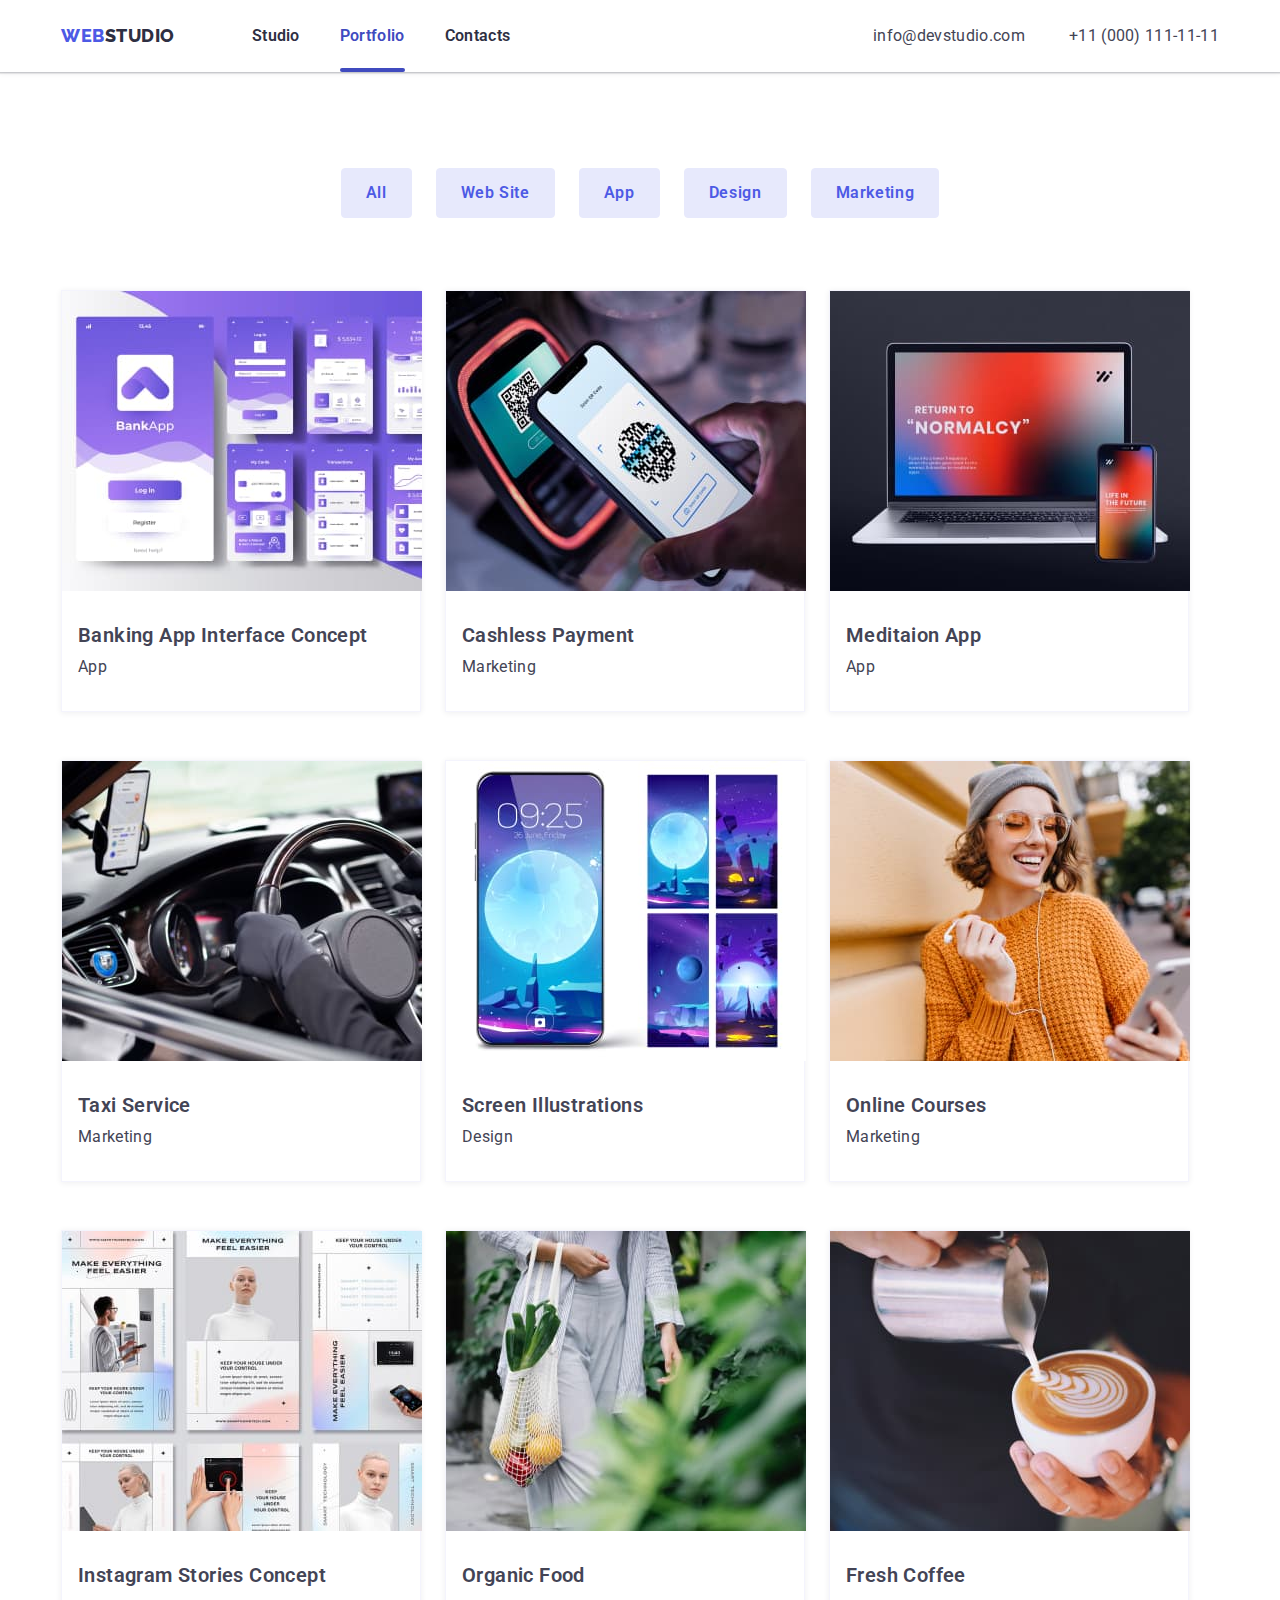
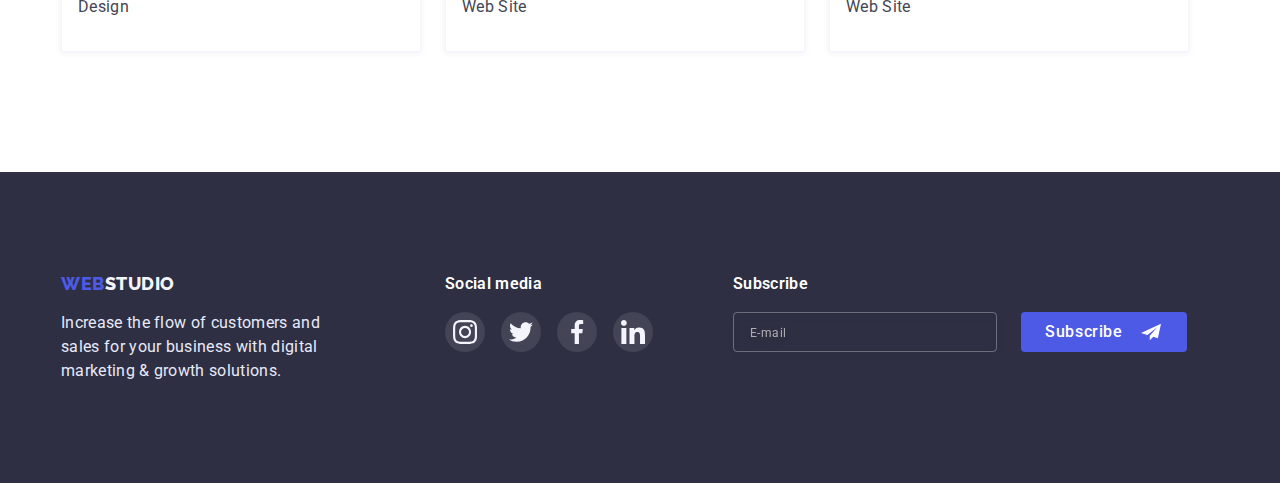
==== portfolio.html @ ce139c0b "Initial commit" ====
<!DOCTYPE html>
<html lang="en">
<head>
    <meta charset="UTF-8">
    <meta http-equiv="X-UA-Compatible" content="IE=edge">
    <meta name="viewport" content="width=device-width, initial-scale=1.0">
    <title>Portfolio</title>
    <link rel="preconnect" href="https://fonts.googleapis.com">
    <link rel="preconnect" href="https://fonts.gstatic.com" crossorigin>
    <link href="https://fonts.googleapis.com/css2?family=Raleway:wght@700&family=Roboto:wght@400;500;700;900&display=swap" rel="stylesheet">
    <link rel="stylesheet" href="https://cdnjs.cloudflare.com/ajax/libs/modern-normalize/1.1.0/modern-normalize.min.css" >
    <link rel="stylesheet" href="./css/style.css">
</head>
<body class="body">
    <!-- header -->
   
    <header class="header">
        <div class="container header-box">
         <a class="logo" href="./index.html">
          WEB
          <span class="studio-logo">STUDIO</span>
         </a>
    
         <nav class="navigation">
          <ul class="list navigation-list">
            <li class="navigation-item"> <a class="navigation-link" href="./index.html">Studio</a> </li>
            <li class="navigation-item"> <a class="navigation-link emphasis" href="./portfolio.html">Portfolio</a> </li>
            <li class="navigation-item"> <a class="navigation-link" href="#">Contacts</a> </li>
          </ul>
         </nav>
    
         <ul class="list address-list">
         <a class="address" href="mailto:info@devstudio.com">info@devstudio.com</a>
         <a class="address" href="tel:+110001111111">+11 (000) 111-11-11</a>
         </ul>
        </div>
        </header>
        

       <!-- Main content -->
       <main>
        <section class="section main-section">
          
            <div class="portfolio-container container">
                  <!-- Button Section  -->
            <h1 hidden>Portfolio</h1>
            
            <ul class="list filter-list">
                <li class="filter-item">
                    <button class="filter-btn" type="button">All</button>
                </li>
                <li class="filter-item">
                    <button class="filter-btn" type="button">Web Site</button>
                </li>
                <li class="filter-item">
                    <button class="filter-btn" type="button">App</button>
                </li>
                <li class="filter-item">
                    <button class="filter-btn" type="button">Design</button>
                </li>
                <li class="filter-item">
                    <button class="filter-btn" type="button">Marketing</button>
                </li>
            </ul>
            
        
            <ul class="list card-list">
              
                <li class="card-item">
                  <a class="card-link" href="">
                    <div class="card-photo">
                      <img src="./images/2pageimg1.jpg" alt="mobile app" width="360" height="300">
                      <div class="card-overlay">
                        <p class="card-info">14 Stylish and User-Friendly App Design Concepts · Task Manager App · Calorie Tracker App · Exotic Fruit Ecommerce App · Cloud Storage App</p>
                      </div>
                     
                    </div>
                    
                    <div class="project-name">
                    <h2 class="project-title card-title">Banking App Interface Concept</h2>
                    <p class="project-text card-text">App</p>
                </div>
                  </a>
                    
                </li>

                <li class="card-item">
                  <a class="card-link" href="">
                    <div class="card-photo">
                      <img src="./images/2pageimg2.jpg" alt="text">
                      <div class="card-overlay">
                        <p class="card-info">14 Stylish and User-Friendly App Design Concepts · Task Manager App · Calorie Tracker App · Exotic Fruit Ecommerce App · Cloud Storage App</p>
                      </div>
                     
                    </div>

                    <div class="project-name">
                    <h2 class="project-title card-title">Cashless Payment</h2>
                    <p class="project-text card-text">Marketing</p>
                    </div>
                  </a>
                    
                </li>

                <li class="card-item">
                  <a href="" class="card-link">
                    <div class="card-photo">
                      <img src="./images/2pageimg3.jpg" alt="laptop and mobile app" width="360" height="300">
                      <div class="card-overlay">
                        <p class="card-info">14 Stylish and User-Friendly App Design Concepts · Task Manager App · Calorie Tracker App · Exotic Fruit Ecommerce App · Cloud Storage App</p>
                      </div>
                      
                    </div>
                    <div class="project-name">
                      <h2 class="project-title card-title">Meditaion App</h2>
                      <p class="project-text card-text">App</p>
                      </div>
                  </a>
                  
                </li>

                <li class="card-item">
                  <a href="" class="card-link">
                    <div class="card-photo">
                      <img src="./images/2pageimg4.jpg" alt="car" width="360" height="300">
                      <div class="card-overlay">
                        <p class="card-info">14 Stylish and User-Friendly App Design Concepts · Task Manager App · Calorie Tracker App · Exotic Fruit Ecommerce App · Cloud Storage App</p>
                      </div>
                      
                    </div>
                    
                    
                    <div class="project-name">
                      <h2 class="project-title card-title">Taxi Service</h2>
                       <p class="project-text card-text">Marketing</p>
                       </div>
                  </a>
                  
                </li>

                <li class="card-item">
                  <a href="" class="card-link">
                    <div class="card-photo">
                      <img src="./images/2pageimg5.jpg" alt="mobile foto" width="360" height="300">
                      <div class="card-overlay">
                        <p class="card-info">14 Stylish and User-Friendly App Design Concepts · Task Manager App · Calorie Tracker App · Exotic Fruit Ecommerce App · Cloud Storage App</p>
                      </div>
                      
                    </div>
                    
                    
                    <div class="project-name">
                      <h2 class="project-title card-title">Screen Illustrations</h2>
                      <p class="project-text card-text">Design</p>
                      </div>
                  </a>
                 
                </li>

                <li class="card-item">
                  <a href="" class="card-link">
                    <div class="card-photo">
                      <img src="./images/2pageimg6.jpg" alt="girl with mobile" width="360" height="300">
                      <div class="card-overlay">
                        <p class="card-info">14 Stylish and User-Friendly App Design Concepts · Task Manager App · Calorie Tracker App · Exotic Fruit Ecommerce App · Cloud Storage App</p>
                      </div>
                     
                    </div>

                    <div class="project-name">
                      <h2 class="project-title card-title">Online Courses</h2>
                      <p class="project-text card-text">Marketing</p>
                      </div>
                  </a>
                  
                </li>

                <li class="card-item">
                  <a href="" class="card-link">
                    <div class="card-photo">
                      <img src="./images/2pageimg7.jpg" alt="Social stories" width="360" height="300">
                      <div class="card-overlay">
                        <p class="card-info">14 Stylish and User-Friendly App Design Concepts · Task Manager App · Calorie Tracker App · Exotic Fruit Ecommerce App · Cloud Storage App</p>
                      </div>
                      
                    </div>
                    
                    <div class="project-name">
                      <h2 class="project-title card-title">Instagram Stories Concept</h2>
                      <p class="project-text card-text">Design</p>
                      </div>
                  </a>
                  
                </li>

                <li class="card-item">
                  <a href="" class="card-link">
                    <div class="card-photo">
                      <img src="./images/2pageimg8.jpg" alt="bag with food" width="360" height="300">
                      <div class="card-overlay">
                        <p class="card-info">14 Stylish and User-Friendly App Design Concepts · Task Manager App · Calorie Tracker App · Exotic Fruit Ecommerce App · Cloud Storage App</p>
                      </div>
                      
                    </div>
                    <div class="project-name">
                      <h2 class="project-title card-title">Organic Food</h2>
                      <p class="project-text card-text">Web Site</p>
                      </div>
                  </a>                  
                </li>

                <li class="card-item">
                  <a href="" class="card-link">
                    <div class="card-photo">
                      <img src="./images/2pageimg9.jpg" alt="cup with coffee" width="360" height="300">
                      <div class="card-overlay">
                        <p class="card-info">14 Stylish and User-Friendly App Design Concepts · Task Manager App · Calorie Tracker App · Exotic Fruit Ecommerce App · Cloud Storage App</p>
                      </div>
                    
                    </div>

                    <div class="project-name">
                      <h2 class="project-title card-title">Fresh Coffee</h2>
                      <p class="project-text card-text">Web Site</p>
                      </div>
                  </a>
                  
                </li>
            </ul>
            </div>
        </section>

       </main>
       
         <!-- Footer -->
    <footer class="footer">
      <div class="container footer-container">
      <div>
        <a class="logo bottom" href="./index.html">
          <span class="web-logo">WEB</span>
          <span class="secondary studio-logo">STUDIO</span>
         </a>
  
         <p class="footer-text">Increase the flow of customers and sales for your business with digital marketing & growth solutions.</p>
      </div>
      
      <div class="social-container">
        <h3 class="social-title">Social media</h3>
        <ul class="social-list list">
          <li class="social-items">
            <a class="social-link" href="">
              <svg class="social-icon" width="24" height="24">
                <use href="./images/symbol-defs.svg#icon-instagram"></use>
              </svg>
            </a>
          </li>
          <li class="social-items">
            <a class="social-link" href="">
              <svg class="social-icon" width="24" height="24">
                <use href="./images/symbol-defs.svg#icon-twitter"></use>
              </svg>
            </a>
          </li>
          <li class="social-items">
            <a class="social-link" href="">
              <svg class="social-icon" width="24" height="24">
                <use href="./images/symbol-defs.svg#icon-facebook"></use>
              </svg>
            </a>
          </li>
          <li class="social-items">
            <a class="social-link" href="">
              <svg class="social-icon" width="24" height="24">
                <use href="./images/symbol-defs.svg#icon-linkedin"></use>
              </svg>
            </a>
          </li>
        </ul>

      </div>

      <div class="subscribe-container">
        <h3 class="social-title">Subscribe</h3>

        <form class="subscribe-form">
          <input type="mail" name="subscrabe" placeholder="E-mail"/>

        <button class="btn-subscribe" type="submit">Subscribe
          <svg class="icon-btn" width="24" height="20">
            <use href="./images/symbol-defs.svg#frame"></use>
          </svg>
        </button>


        </form>
      </div>

    </div>
      </footer>
     
  
  </body>
</html>
---- css/style.css ----
:root {
    --dark: #2E2F42;
    --text: #434455;
    --primary-brand: #4D5AE5;
    --accent: #E7E9FC;
    --light: #F4F4FD;
    --primery-bg-color: #fff;
    --pressed-state: #404BBF;
    --success: #31D0AA;
    --subtle-text: #8E8F99;
    --icon: #AFB1B8;

}


/* Used class */
.list {
padding: 0;
margin: 0;

list-style: none;
}

.body {
color: var(--dark);
font-family: Roboto, sans-serif;
}

.section {
padding: 120px 0;
}

.container {
margin-left: auto;
margin-right: auto;
width: 1158px;
}

.card-title {
font-weight: 600;
font-size: 20px;
line-height: 1.2;
letter-spacing: 0.02em;
}

.card-text {
font-size: 16px;
line-height: 1.5;
letter-spacing: 0.02em;
}

.title-section {
    margin-top: 0;
    margin-bottom: 72px;

    font-weight: 600;
    font-size: 36px;
    line-height: 1.1;
    letter-spacing: 0.02em;
    text-align: center;
    text-transform: capitalize;  
}

/* Header */
.header {
background-color: var(--primery-bg-color);
box-shadow: 0px 2px 1px rgba(46, 47, 66, 0.08), 0px 1px 1px rgba(46, 47, 66, 0.16), 0px 1px 6px rgba(46, 47, 66, 0.08);
}
.container.header-box {
display: flex;
align-items: center;
}

/* Лого */
.logo {
display: flex;

color: var(--primary-brand);
font-family: 'Raleway';
font-weight: 800;
font-size: 18px;
line-height: 1.3; 
letter-spacing: 0.03em;
text-decoration: none;
text-transform: uppercase;
}

.studio-logo {
color: var(--dark);
}

/* Навігація */
.navigation-list {
display: flex;
margin-left: 77px;
}
.navigation-item:not(:last-child) {
margin-right: 40px;
}
.navigation-link {
position: relative;
display: block;
padding-top: 24px;
padding-bottom: 24px;

color: var(--dark);
font-weight: 600;
font-size: 16px;
line-height: 1.5;
letter-spacing: 0.02em;
text-decoration: none;

transition-property: color;
transition-duration: 250ms;
transition-timing-function: cubic-bezier(0.4, 0, 0.2, 1);
}
.navigation-link:hover, .navigation-link:focus {
color: var(--text);
}
.navigation-link:active {
color: var(--primary-brand);
}

.emphasis {
    color: var(--pressed-state);
}

.emphasis::after {
    position: absolute;
    left: 0;
    bottom: 0;

    display: block;
    content: "";
    width: 100%;
    height: 4px;
    border-radius: 2px;

    background-color: var(--pressed-state);
}

/* Контакти */
.address {  
color: var(--text);
font-size: 16px;
line-height: 1.5;
letter-spacing: 0.02em;
text-decoration: none; 

transition-property: color;
transition-duration: 250ms;
transition-timing-function: cubic-bezier(0.4, 0, 0.2, 1);
}
.address:hover, .address:focus {
color: var(--primary-brand);
}
.address:not(:last-child) {
    margin-right: 40px;
}
.address-list {
margin-left: auto;
}

/*--------------- Pages Studio ----------------*/

/*----- Hero section */

.hero-section {
margin: 0 auto;
padding-top: 192px;
padding-bottom: 192px;

background-color: var(--dark);
background-image: linear-gradient(
    rgba(46, 47, 66, 0.7),
    rgba(46, 47, 66, 0.7)),
     url(../images/heroimage.jpg);
background-repeat: no-repeat;
background-size: cover;
background-position: center;
max-width: 1440px;
min-height: 600px;
text-align: center;
}

.hero-title {
    margin-top: 0;
margin-left: auto;
margin-bottom: 48px;
margin-right: auto;
width: 500px;

color: var(--primery-bg-color);
font-weight: 600;
font-size: 56px;
line-height: 1.07;
letter-spacing: 0.02em;
text-align: center;
}

.btn {
border-radius: 4px;
padding: 16px 32px;
min-width: 170px;

background-color: var(--primary-brand);
color: var(--primery-bg-color);
border-color: var(--primary-brand);
font-family: inherit;
font-weight: 600;
font-size: 16px;
line-height: 1.2;
letter-spacing: 0.04em;
text-align: center;
cursor: pointer;
box-shadow: 0px 4px 4px rgba(0, 0, 0, 0.15);

transition-property: box-shadow;
transition-duration: 250ms;
transition-timing-function: cubic-bezier(0.4, 0, 0.2, 1);
}

.btn:hover, .btn:focus {
    box-shadow: 0px 1px 6px rgba(46, 47, 66, 0.08), 0px 1px 1px rgba(46, 47, 66, 0.16), 0px 2px 1px rgba(46, 47, 66, 0.08);
}
 .btn:active {
    background-color: var(--pressed-state);
    box-shadow: 0px 4px 4px rgba(0, 0, 0, 0.15);
 }

 /*----- Description section */

 .description-section {
    padding: 120px 0px;
    }

.description-title {
    margin-top: 0;
}

.description-text {
    margin-top: 0;
    margin-bottom: 0;
    margin-right: 0;

font-size: 16px;
line-height: 1.5;
letter-spacing: 0.02em;
color: var(--text);
}

.description-list {
    display: flex;
}
.description-item {
    width: 264px;
}
.description-item:not(:last-child) {
margin-right: 24px;
}

.icon-description {
    display: flex;
    align-items: center;
    justify-content: center;
    background-color: var(--light);
    width: 264px;
height: 112px;
border-radius: 4px;
margin-bottom: 8px;
}


/* -----Work section */

.work-section {
padding-top: 0;
}

.work-container {
    padding-right: 15px;
    padding-left: 15px;
}

.work-list {
display: flex;
}

.work-item:not(:last-child) {
margin-right: 24px;
}

/* -----Team section */

.team-section {
background-color: var(--light);
text-align: center;
}

.team-list {
display: flex;
}

.team-item:not(:last-child) {
margin-right: 24px;
}
.team-item {
    text-align: center;
    background-color: var(--primery-bg-color);
    box-shadow: 0px 1px 6px rgba(46, 47, 66, 0.08), 0px 1px 1px rgba(46, 47, 66, 0.16), 0px 2px 1px rgba(46, 47, 66, 0.08);
    border-radius: 0px 0px 4px 4px;
}

.team-name {
    padding-top: 32px;
    padding-bottom: 32px;
    padding-left: 16px;
    padding-right: 16px;
}
.name-title {
margin-top: 0;
margin-bottom: 8px;

text-align: center;
}


.team-text {
margin-top: 0;
margin-bottom: 12px;
}



.container-team-link {
    display: flex;
    text-align: center;
}

.team-link {
    display: flex;
    align-items: center;
    justify-content: center;
    width: 40px;
    height: 40px;
    margin-right: 24px;
    
    border-radius: 50%;
    background-color: var(--primary-brand);

    transition: background-color 250ms cubic-bezier(0.4, 0, 0.2, 1);
}

.team-link:nth-last-child(1) {
    margin-right: 0;
}

.team-link:hover, .team-link:focus {
    background-color: var(--pressed-state);
   
}

.icon-instagram, .icon-twitter, .icon-facebook, .icon-linkedin {
    fill: var(--light);
}

/* -----Customers section */

.customers-title {
font-weight: 700;
line-height: 1.16;
letter-spacing: 0.03em;
}

.customers-list {
    display: flex;
}

.customers-item {
    margin-right: 24px;

}

.customers-item:nth-last-child(1) {
    margin-right: 0;
}


.customers-link {
    display: flex;
    align-items: center;
    justify-content: center;
    border: 1px solid var(--subtle-text);
border-radius: 4px;

width: 168px;
height: 88px;
 color: var(--icon);   

 transition-property: color;
transition-duration: 250ms;
transition-timing-function: cubic-bezier(0.4, 0, 0.2, 1);
}



.customers-link:hover, .customers-link:focus {
    border: 1px solid var(--primary-brand);
    color: var(--primary-brand);
}

.icon-customers {
    fill: currentColor;
}



/*------------- Pages portfolio ------------*/

.main-section {
padding-top: 96px;
}

.portfolio-container {
padding: 0;
}

.filter-list {
display: flex;
margin-bottom: 72px;

justify-content: center;
}

.filter-item:not(:last-child) {
margin-right: 24px;
}


.filter-btn {
padding: 12px 24px;

background-color: var(--accent);
color: var(--primary-brand);
font-family: inherit;
font-weight: 600;
font-size: 16px;
line-height: 1.5;
text-align: center;
letter-spacing: 0.04em;
cursor: pointer;
border: 1px solid var(--accent);
border-radius: 4px;

transition-property: color, background-color, box-shadow;
transition-duration: 250ms;
transition-timing-function: cubic-bezier(0.4, 0, 0.2, 1);
}
.filter-btn:hover, .filter-btn:focus {
background-color: var(--primary-brand);
color: var(--primery-bg-color);
border-color: var(--primary-brand);
box-shadow: 0px 3px 1px rgba(0, 0, 0, 0.1), 0px 2px 1px rgba(0, 0, 0, 0.08), 0px 2px 2px rgba(0, 0, 0, 0.12);
}

.card-list {
display: flex;
flex-wrap: wrap;
}

.card-item {
margin-right: 24px;
margin-bottom: 48px;



}

.card-link {
    display: inline-block;

    width: 360px;
    margin: 0;

border: 0.5px solid var(--light);
box-shadow: 0px 1px 6px rgba(46, 47, 66, 0.08);
color: var(--text);
text-decoration: none;

transition-property: box-shadow;
transition-duration: 250ms;
transition-timing-function: cubic-bezier(0.4, 0, 0.2, 1);
}

.card-item:nth-child(3n) {
margin-right: 0;
}
.card-item:nth-last-child(-n+3) {
margin-bottom: 0;
}

.card-link:hover, .card-link:focus {
    box-shadow: 0px 1px 6px rgba(46, 47, 66, 0.08), 0px 1px 1px rgba(46, 47, 66, 0.16), 0px 2px 1px rgba(46, 47, 66, 0.08);
}


.card-photo {
    position: relative;
    overflow: hidden;

    width: 360px;
    height: 300px;
}

.card-overlay {
    position: absolute;
    top: 0;
    left: 0;
    width: 360px;
    height: 300px;

    background-color: var(--primary-brand);
    

    transform: translateY(100%);
    transition: transform 250ms cubic-bezier(0.4, 0, 0.2, 1);

}


.card-link:hover .card-overlay {
    
    transform: translateY(0);
}

.card-link:focus .card-overlay {
    
    transform: translateY(0);
}


.card-info {
    position: absolute;
    top: 40px;
    left: 32px;
    width: 296px;

font-weight: 400;
font-size: 16px;
line-height: 1.5;
letter-spacing: 0.02em;
color: var(--light);

}


.project-name {
    width: 360px;
    padding-top: 32px;
    padding-bottom: 32px;
    padding-left: 16px;
    padding-right: 16px;
}

.project-title {
    margin-top: 0;
    margin-bottom: 8px;  
}



.project-text {
    margin-top: 0;
    margin-bottom: 0;
}

/* Footer */
.footer {
padding-top: 100px;
padding-bottom: 100px;

background-color: var(--dark);
}

.footer-container {
    display: flex;
}

.logo.bottom {
margin-bottom: 16px;
}

.secondary.studio-logo {
color:  var(--light);
}

.footer-text {
width: 264px;
margin-top: 0;
margin-bottom: 0;

color: var(--accent);
font-size: 16px;
line-height: 1.5;
letter-spacing: 0.02em;   
}

.social-container {
    margin-left: 120px;
}

.social-title {
margin: 0;
margin-bottom: 16px;

color: var(--primery-bg-color);
font-weight: 600;   
font-size: 16px;
line-height: 1.5;
letter-spacing: 0.02em;
}

.social-list {
    display: flex;
}

.social-items {
    margin-right: 16px;
}

.social-link {
    display: flex;
    align-items: center;
    justify-content: center;

    width: 40px;
    height: 40px;
    border-radius: 50%;
    background-color: rgba(255, 255, 255, 0.1);
    color: var(--light);

   transition: background-color 250ms cubic-bezier(0.4, 0, 0.2, 1);
}

.social-items:nth-last-child(1) {
    margin-right: 0;
}

.social-link:hover, .social-link:focus {
    background-color: var(--success);
}

.social-icon {
    fill: currentColor;
}

.subscribe-container {
    margin-left: 80px;
}

.backdrop {
    position: fixed;
    width: 100%;
    height: 100%;
    top: 0;
    left: 0;

    background-color: rgba(46, 47, 66, 0.4);

    transition-property: opacity;
transition-duration: 250ms;
transition-timing-function: cubic-bezier(0.4, 0, 0.2, 1);
}

.backdrop.is-hidden {
    opacity: 0;
    pointer-events: none;
    visibility: hidden;

    transition-property: opacity, visibility;
    transition-duration: 250ms;
    transition-timing-function: cubic-bezier(0.4, 0, 0.2, 1);
}

.modal {
    position: absolute;
    top: 50%;
    left: 50%;
    transform: translate(-50%, -50%);

    width: 408px;
    min-height: 576px;
    padding: 24px;
    
    background: #FCFCFC;
box-shadow: 0px 1px 1px rgba(0, 0, 0, 0.14), 0px 1px 3px rgba(0, 0, 0, 0.12), 0px 2px 1px rgba(0, 0, 0, 0.2);
border-radius: 4px;

}

.btn-close-container {
    display: flex;
    justify-content: end;
}

.btn-close {
    display: flex;
    align-items: center;
    justify-content: center;
   
    width: 24px;
    height: 24px;
    border-radius: 50%;

    background-color: #E7E9FC;
    border: 1px solid rgba(0, 0, 0, 0.1);
    color: #000;
    cursor: pointer;

    transition-property: color, background-color;
transition-duration: 250ms;
transition-timing-function: cubic-bezier(0.4, 0, 0.2, 1);
}

.btn-close:hover, .btn-close:focus {
    background-color: var(--pressed-state);
    color: #fff;
}

.modal-title {
    margin-bottom: 14px;

    font-weight: 500;
font-size: 16px;
line-height: 1.5;
text-align: center;
letter-spacing: 0.02em;
color: var(--dark);
}



.icon-close {
        fill: currentColor;
}

.subscribe-form {
    display: flex;
    flex-direction: row;
}

.subscribe-form input {

    width: 264px;
    padding: 8px 16px;

    border: 1px solid rgba(255, 255, 255, 0.3);
filter: drop-shadow(0px 4px 4px rgba(0, 0, 0, 0.15));
border-radius: 4px;
background-color: transparent;
color: var(--primery-bg-color);
}


.subscribe-form input::placeholder {
    font-weight: 400;
font-size: 12px;
line-height: 2;
letter-spacing: 0.04em;

color: rgba(255, 255, 255, 0.6);
}

.btn-subscribe {
    display: flex;
    justify-content: center;
    align-items: center;

    margin-left: 24px;
    padding: 8px 24px;
    gap: 16px;

    border-radius: 4px;
    background-color: var(--primary-brand);
    border: none;
    color: var(--primery-bg-color);
    cursor: pointer;

    font-weight: 500;
font-size: 16px;
line-height: 1.5;
letter-spacing: 0.04em;

transition: background-color 250ms cubic-bezier(0.4, 0, 0.2, 1);
}

.btn-subscribe:hover,
.btn-subscribe:focus {
background-color: var(--pressed-state);
}

.icon-btn {
    fill: #fff;
}



textarea {
    resize: none;

}



.modal-list {
    position: relative;
    display: flex;
    flex-direction: column;

    margin-bottom: 8px;
}

.modal-list textarea::placeholder {
    font-weight: 400;
font-size: 12px;
line-height: 1.33;
letter-spacing: 0.04em;
color: rgba(117, 117, 117, 0.5);
}

.modal-label {
    margin-bottom: 4px;

    font-weight: 400;
font-size: 12px;
line-height: 1.33;
letter-spacing: 0.04em;
color: var(--subtle-text);
}

.modal-input {

    margin: 0;
    padding: 8px 38px;
    height: 40px;

    border: 1px solid rgba(33, 33, 33, 0.2);
border-radius: 4px;
}

.modal-area {
    padding: 8px 16px;
    margin-bottom: 8px;

    border: 1px solid rgba(33, 33, 33, 0.2);
    border-radius: 4px;
}

.cheakbox-list {
    display: flex;
    align-items: center;

    margin-bottom: 24px;
    
}

.cheakbox-link {
    color: var(--primary-brand);
    
}

.checkbox {
    -webkit-appearance: none;
    -moz-appearance: none;
     appearance: none;

     position: absolute;
}

.checkbox-label {
    position: relative;

    margin: 0;
    padding-left: 24px;

    color: #757575;
}

.checkbox-icon {
    display: flex;
    align-items: center;
    position: absolute;
    left: 0;
    top: 0;

    width: 16px;
    height: 16px;

    border: 1.25px solid #2E2F42;
border-radius: 2px;
fill: transparent;
transition: background-color, fill 250ms cubic-bezier(0.4, 0, 0.2, 1);
}

.checkbox:checked ~ .checkbox-icon {
    background-color: var(--primary-brand);
    fill: var(--light);
    border: none;

}


.modal-btn-container {
    display: flex;
    justify-content: center;
}


.modal-btn {
    width: 169px;
    padding: 16px 32px;
gap: 10px;

box-shadow: 0px 4px 4px rgba(0, 0, 0, 0.15);
border-radius: 4px;
background-color: var(--primary-brand);
cursor: pointer;
border: none;
color: var(--primery-bg-color);
font-weight: 500;
font-size: 16px;
line-height: 1.5;
letter-spacing: 0.04em;

transition: background-color 250ms cubic-bezier(0.4, 0, 0.2, 1);
}

.modal-btn:hover, 
.modal-btn:focus {
    background-color: var(--pressed-state);
}

.form-icon {
    position: absolute;
    top: 28px;
    left: 16px;

    fill: var(--dark);
}

.modal-input:focus {
    border-color: var(--primary-brand);
    outline: none;
}

.modal-input:focus + .form-icon {
fill: var(--primary-brand);
}
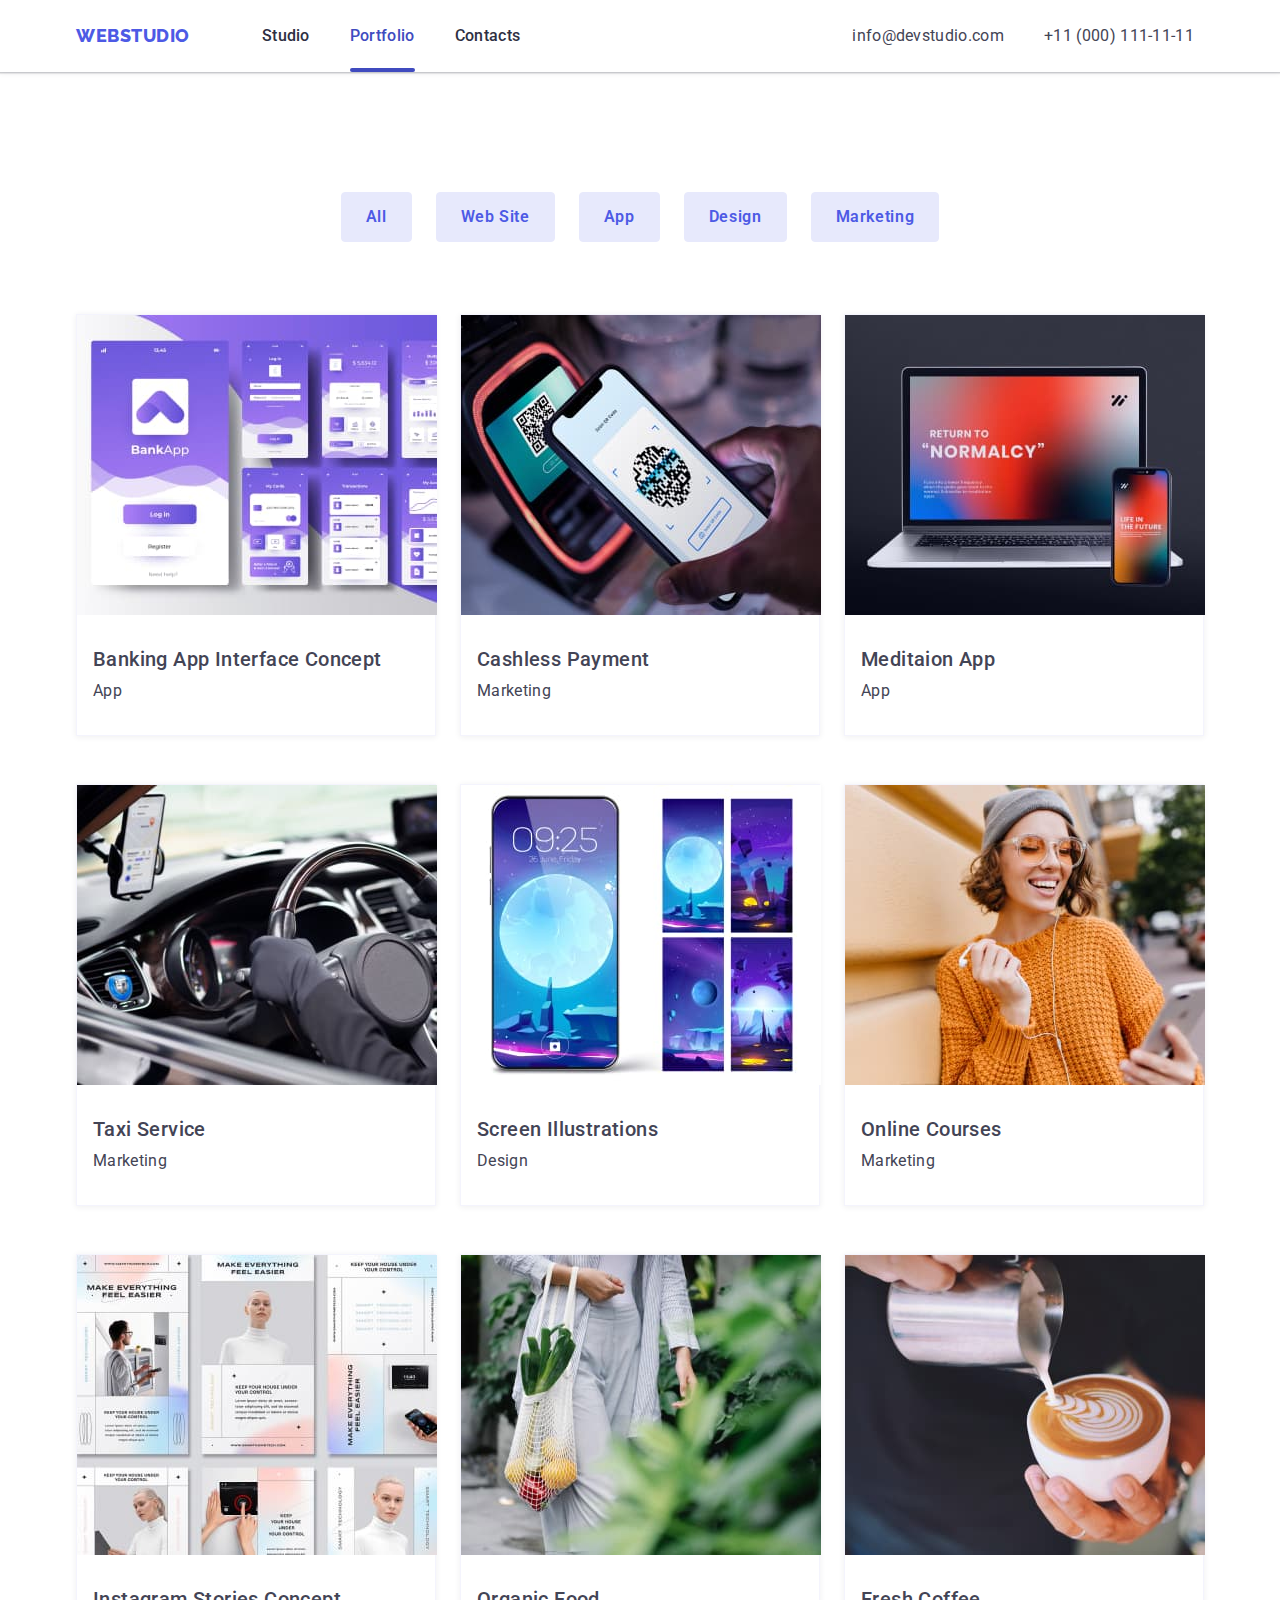
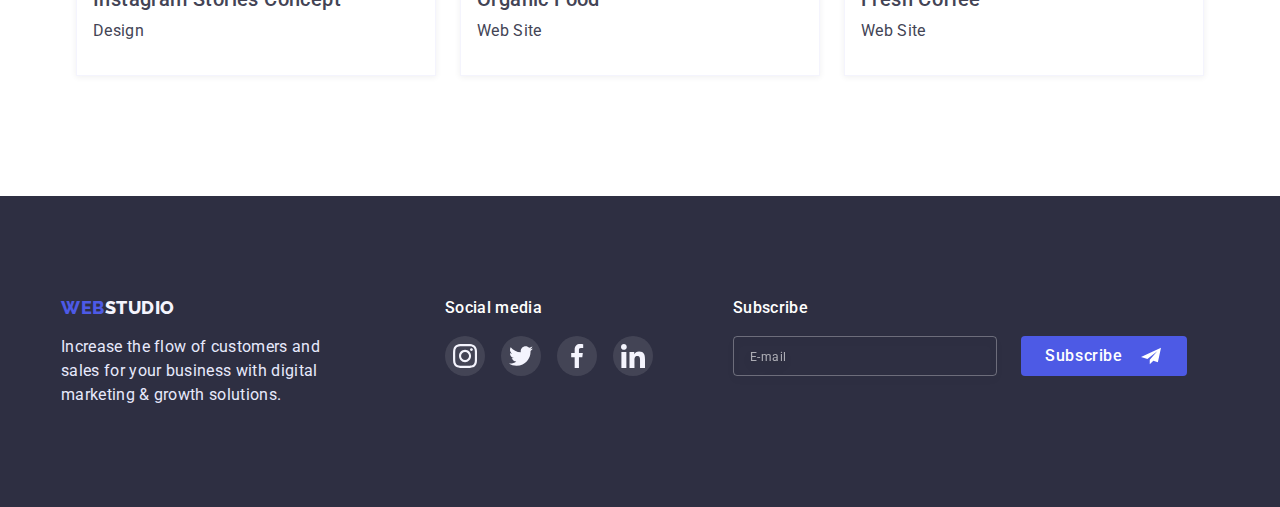
==== commit 9e31a3c7: "end" ====
--- a/portfolio.html
+++ b/portfolio.html
@@ -10,6 +10,9 @@
     <link href="https://fonts.googleapis.com/css2?family=Raleway:wght@700&family=Roboto:wght@400;500;700;900&display=swap" rel="stylesheet">
     <link rel="stylesheet" href="https://cdnjs.cloudflare.com/ajax/libs/modern-normalize/1.1.0/modern-normalize.min.css" >
     <link rel="stylesheet" href="./css/style.css">
+    <link rel="stylesheet" href="./css/mobile.css">
+    <link rel="stylesheet" href="./css/tablet.css">
+    <link rel="stylesheet" href="./css/desktop.css">
 </head>
 <body class="body">
     <!-- header -->
--- a/css/style.css
+++ b/css/style.css
@@ -27,19 +27,23 @@
 }
 
 .section {
-padding: 120px 0;
+padding: 96px 0;
 }
 
 .container {
 margin-left: auto;
 margin-right: auto;
-width: 1158px;
+/* width: 1158px; */
 }
 
 .card-title {
-font-weight: 600;
+/* font-weight: 600;
 font-size: 20px;
 line-height: 1.2;
+letter-spacing: 0.02em; */
+font-weight: 700;
+font-size: 36px;
+line-height: 1.1;
 letter-spacing: 0.02em;
 }
 
@@ -47,6 +51,7 @@
 font-size: 16px;
 line-height: 1.5;
 letter-spacing: 0.02em;
+font-weight: 500;
 }
 
 .title-section {
@@ -71,6 +76,13 @@
 align-items: center;
 }
 
+.header-box {
+    display: flex;
+    justify-content: space-between;
+
+    padding: 0 15px;
+}
+
 /* Лого */
 .logo {
 display: flex;
@@ -79,20 +91,24 @@
 font-family: 'Raleway';
 font-weight: 800;
 font-size: 18px;
-line-height: 1.3; 
+/* line-height: 1.3;  */
+line-height: 1.16;
 letter-spacing: 0.03em;
 text-decoration: none;
 text-transform: uppercase;
 }
 
-.studio-logo {
+.studio.logo {
 color: var(--dark);
 }
 
 /* Навігація */
+
 .navigation-list {
-display: flex;
-margin-left: 77px;
+/* display: flex;
+margin-left: 77px; */
+
+display: none;
 }
 .navigation-item:not(:last-child) {
 margin-right: 40px;
@@ -142,8 +158,9 @@
 /* Контакти */
 .address {  
 color: var(--text);
-font-size: 16px;
-line-height: 1.5;
+font-weight: 400;
+font-size: 12px;
+line-height: 1.3;
 letter-spacing: 0.02em;
 text-decoration: none; 
 
@@ -154,11 +171,23 @@
 .address:hover, .address:focus {
 color: var(--primary-brand);
 }
-.address:not(:last-child) {
+/* .address:not(:last-child) {
     margin-right: 40px;
-}
+} */
 .address-list {
-margin-left: auto;
+
+display: none;
+}
+
+.menu {
+    padding-top: 24px;
+
+    padding-bottom: 24px;
+    padding-left: 0;
+    padding-right: 0;
+
+    border: none;
+    background-color: transparent;
 }
 
 /*--------------- Pages Studio ----------------*/
@@ -167,35 +196,48 @@
 
 .hero-section {
 margin: 0 auto;
-padding-top: 192px;
-padding-bottom: 192px;
+padding-top: 112px;
+padding-bottom: 112px;
 
 background-color: var(--dark);
 background-image: linear-gradient(
     rgba(46, 47, 66, 0.7),
     rgba(46, 47, 66, 0.7)),
-     url(../images/heroimage.jpg);
+     url(../images/heroimage-mob.jpg);
 background-repeat: no-repeat;
 background-size: cover;
 background-position: center;
-max-width: 1440px;
-min-height: 600px;
+/* max-width: 428px; */
+/* min-height: 600px; */
 text-align: center;
+}
+
+@media (min-device-pixel-ratio: 2),
+  (min-resolution: 192dpi),
+  (min-resolution: 2dppx) {
+  .hero-section {
+    background-image: linear-gradient(
+    rgba(46, 47, 66, 0.7),
+    rgba(46, 47, 66, 0.7)),
+     url(../images/heroimage-mob-2x.jpg);
+  }
 }
 
 .hero-title {
     margin-top: 0;
 margin-left: auto;
-margin-bottom: 48px;
+margin-bottom: 72px;
 margin-right: auto;
-width: 500px;
+width: 330px;
 
 color: var(--primery-bg-color);
-font-weight: 600;
+/* font-weight: 600;
 font-size: 56px;
-line-height: 1.07;
+line-height: 1.07; */
+font-weight: 700;
+font-size: 36px;
+line-height: 1.1;
 letter-spacing: 0.02em;
-text-align: center;
 }
 
 .btn {
@@ -207,10 +249,13 @@
 color: var(--primery-bg-color);
 border-color: var(--primary-brand);
 font-family: inherit;
-font-weight: 600;
-font-size: 16px;
-line-height: 1.2;
+/* font-weight: 600; */
+font-size: 16px;
+/* line-height: 1.2; */
 letter-spacing: 0.04em;
+font-weight: 500;
+font-size: 16px;
+line-height: 1.5;
 text-align: center;
 cursor: pointer;
 box-shadow: 0px 4px 4px rgba(0, 0, 0, 0.15);
@@ -230,12 +275,26 @@
 
  /*----- Description section */
 
- .description-section {
+ /* .description-section {
     padding: 120px 0px;
-    }
+    } */
+
+.description-list {
+    display: flex;
+    flex-wrap: wrap;
+    justify-content: center;
+    gap: 72px;
+
+}
+
+.description-item {
+    width: 396px;
+} 
 
 .description-title {
     margin-top: 0;
+    margin-bottom: 8px;
+    text-align: center;
 }
 
 .description-text {
@@ -249,25 +308,22 @@
 color: var(--text);
 }
 
-.description-list {
-    display: flex;
-}
-.description-item {
-    width: 264px;
-}
-.description-item:not(:last-child) {
+
+/* .description-item:not(:last-child) {
 margin-right: 24px;
-}
+} */
 
 .icon-description {
-    display: flex;
+    /* display: flex;
     align-items: center;
     justify-content: center;
     background-color: var(--light);
     width: 264px;
 height: 112px;
 border-radius: 4px;
-margin-bottom: 8px;
+margin-bottom: 8px; */
+
+display: none;
 }
 
 
@@ -275,6 +331,7 @@
 
 .work-section {
 padding-top: 0;
+display: none;
 }
 
 .work-container {
@@ -293,17 +350,21 @@
 /* -----Team section */
 
 .team-section {
-background-color: var(--light);
-text-align: center;
+
+    background-color: var(--light);
+    text-align: center;
 }
 
 .team-list {
 display: flex;
-}
-
-.team-item:not(:last-child) {
+flex-wrap: wrap;
+justify-content: center;
+gap: 72px;
+}
+
+/* .team-item:not(:last-child) {
 margin-right: 24px;
-}
+} */
 .team-item {
     text-align: center;
     background-color: var(--primery-bg-color);
@@ -321,6 +382,10 @@
 margin-top: 0;
 margin-bottom: 8px;
 
+font-weight: 500;
+font-size: 20px;
+line-height: 1.2;
+
 text-align: center;
 }
 
@@ -328,6 +393,10 @@
 .team-text {
 margin-top: 0;
 margin-bottom: 12px;
+
+font-weight: 400;
+font-size: 16px;
+line-height: 1.5;
 }
 
 
@@ -366,6 +435,7 @@
 
 /* -----Customers section */
 
+
 .customers-title {
 font-weight: 700;
 line-height: 1.16;
@@ -374,12 +444,15 @@
 
 .customers-list {
     display: flex;
-}
-
-.customers-item {
+    flex-wrap: wrap;
+    justify-content: center;
+    gap: 72px 16px;
+}
+
+/* .customers-item {
     margin-right: 24px;
 
-}
+} */
 
 .customers-item:nth-last-child(1) {
     margin-right: 0;
@@ -393,7 +466,7 @@
     border: 1px solid var(--subtle-text);
 border-radius: 4px;
 
-width: 168px;
+width: 190px;
 height: 88px;
  color: var(--icon);   
 
@@ -576,19 +649,25 @@
 
 /* Footer */
 .footer {
-padding-top: 100px;
-padding-bottom: 100px;
+padding-top: 96px;
+padding-bottom: 96px;
 
 background-color: var(--dark);
 }
 
 .footer-container {
     display: flex;
+    flex-wrap: wrap;
+    justify-content: center;
+    gap: 72px;
 }
 
 .logo.bottom {
+    display: flex;
+    justify-content: center;
 margin-bottom: 16px;
 }
+
 
 .secondary.studio-logo {
 color:  var(--light);
@@ -605,19 +684,20 @@
 letter-spacing: 0.02em;   
 }
 
-.social-container {
+/* .social-container {
     margin-left: 120px;
-}
+} */
 
 .social-title {
 margin: 0;
 margin-bottom: 16px;
 
 color: var(--primery-bg-color);
-font-weight: 600;   
+font-weight: 500;   
 font-size: 16px;
 line-height: 1.5;
 letter-spacing: 0.02em;
+text-align: center;
 }
 
 .social-list {
@@ -654,8 +734,76 @@
     fill: currentColor;
 }
 
-.subscribe-container {
+/* .subscribe-container {
     margin-left: 80px;
+} */
+
+.subscribe-form {
+    display: flex;
+    flex-wrap: wrap;
+    justify-content: center;
+}
+
+.subscribe-form input {
+    margin-bottom: 16px;
+
+    width: 369px;
+    padding: 8px 16px;
+
+    border: 1px solid rgba(255, 255, 255, 0.3);
+filter: drop-shadow(0px 4px 4px rgba(0, 0, 0, 0.15));
+border-radius: 4px;
+background-color: transparent;
+color: var(--primery-bg-color);
+}
+
+
+.subscribe-form input::placeholder {
+    font-weight: 400;
+font-size: 12px;
+line-height: 2;
+letter-spacing: 0.04em;
+
+color: rgba(255, 255, 255, 0.6);
+}
+
+.btn-subscribe {
+    display: flex;
+    justify-content: center;
+    align-items: center;
+
+    /* margin-left: 24px; */
+    padding: 8px 24px;
+    gap: 16px;
+
+    border-radius: 4px;
+    background-color: var(--primary-brand);
+    border: none;
+    color: var(--primery-bg-color);
+    cursor: pointer;
+
+    font-weight: 500;
+font-size: 16px;
+line-height: 1.5;
+letter-spacing: 0.04em;
+
+transition: background-color 250ms cubic-bezier(0.4, 0, 0.2, 1);
+}
+
+.btn-subscribe:hover,
+.btn-subscribe:focus {
+background-color: var(--pressed-state);
+}
+
+.icon-btn {
+    fill: #fff;
+}
+
+
+
+textarea {
+    resize: none;
+
 }
 
 .backdrop {
@@ -672,7 +820,7 @@
 transition-timing-function: cubic-bezier(0.4, 0, 0.2, 1);
 }
 
-.backdrop.is-hidden {
+.is-hidden {
     opacity: 0;
     pointer-events: none;
     visibility: hidden;
@@ -688,7 +836,7 @@
     left: 50%;
     transform: translate(-50%, -50%);
 
-    width: 408px;
+    width: 392px;
     min-height: 576px;
     padding: 24px;
     
@@ -744,71 +892,7 @@
         fill: currentColor;
 }
 
-.subscribe-form {
-    display: flex;
-    flex-direction: row;
-}
-
-.subscribe-form input {
-
-    width: 264px;
-    padding: 8px 16px;
-
-    border: 1px solid rgba(255, 255, 255, 0.3);
-filter: drop-shadow(0px 4px 4px rgba(0, 0, 0, 0.15));
-border-radius: 4px;
-background-color: transparent;
-color: var(--primery-bg-color);
-}
-
-
-.subscribe-form input::placeholder {
-    font-weight: 400;
-font-size: 12px;
-line-height: 2;
-letter-spacing: 0.04em;
-
-color: rgba(255, 255, 255, 0.6);
-}
-
-.btn-subscribe {
-    display: flex;
-    justify-content: center;
-    align-items: center;
-
-    margin-left: 24px;
-    padding: 8px 24px;
-    gap: 16px;
-
-    border-radius: 4px;
-    background-color: var(--primary-brand);
-    border: none;
-    color: var(--primery-bg-color);
-    cursor: pointer;
-
-    font-weight: 500;
-font-size: 16px;
-line-height: 1.5;
-letter-spacing: 0.04em;
-
-transition: background-color 250ms cubic-bezier(0.4, 0, 0.2, 1);
-}
-
-.btn-subscribe:hover,
-.btn-subscribe:focus {
-background-color: var(--pressed-state);
-}
-
-.icon-btn {
-    fill: #fff;
-}
-
-
-
-textarea {
-    resize: none;
-
-}
+
 
 
 
@@ -956,3 +1040,106 @@
 .modal-input:focus + .form-icon {
 fill: var(--primary-brand);
 }
+
+/* -----------------Mobile menu----------- */
+
+.mob-menu > .container {
+    height: 100%;
+    display: flex;
+    flex-direction: column;
+    justify-content: space-between;
+    overflow: auto;
+}
+
+.mob-menu {
+    position: absolute;
+    top: 0;
+    width: 100vw;
+    height: 100vh;
+    padding: 40px;
+
+    background-color: var(--primery-bg-color);
+}
+
+.mob-btn {
+    margin-left: 364px;
+    margin-bottom: 16px;
+    margin-right: 0;
+}
+
+.mob-menu-item {
+    font-weight: 700;
+    font-size: 36px;
+    line-height: 1.1;
+    letter-spacing: 0.02em;
+    text-transform: capitalize;
+}
+
+.mob-menu-item:not(:last-child) {
+    margin-bottom: 40px;
+}
+
+.mob-menu-link {
+    display: block;
+    text-decoration: none;
+    color: var(--dark);
+}
+
+.mob-menu-link:focus {
+    color: var(--pressed-state);
+}
+
+.mob-address-list {
+    display: flex;
+    flex-wrap: wrap;
+    flex-direction: column;
+
+    /* margin-top: 284px; */
+    gap: 40px;    
+}
+
+.mob-address {
+    font-weight: 500;
+    font-size: 20px;
+    line-height: 1.2;
+    letter-spacing: 0.02em;
+    color: var(--text);
+    text-decoration: none;
+}
+
+.mob-address:focus {
+    font-weight: 600;
+    font-size: 36px;
+    line-height: 1.1;
+    color: var(--primary-brand);
+}
+
+.mob-social-list {
+    display: flex;
+    gap: 56px;
+    margin-top: 48px;
+}
+
+.mob-social-link {
+    display: flex;
+    align-items: center;
+    justify-content: center;
+
+    width: 40px;
+    height: 40px;
+    border-radius: 50%;
+    background-color: var(--primary-brand);
+    color: var(--light);
+
+   transition: background-color 250ms cubic-bezier(0.4, 0, 0.2, 1);
+}
+
+
+
+.social-link:hover, .social-link:focus {
+    background-color: var(--success);
+}
+
+.social-icon {
+    fill: currentColor;
+}
--- a/css/mobile.css
+++ b/css/mobile.css
@@ -0,0 +1,5 @@
+@media screen and (min-width: 480px) {
+    .container {
+        width: 426px;
+    }
+}
--- a/css/tablet.css
+++ b/css/tablet.css
@@ -0,0 +1,125 @@
+@media screen and (min-width: 768px) {
+    .container {
+        width: 768px;
+        padding: 0 15px;
+    }
+
+    /* ----------------------Header------------------ */
+
+    .header-box {
+        justify-content: flex-start;
+    }
+
+    .navigation-list {
+        display: flex;
+        margin-left: 123px;
+    }
+
+    .address-list {
+        display: flex;
+        flex-wrap: wrap;
+
+        padding-top: 24px;
+        padding-bottom: 24px;
+        margin-left: 118px; 
+        gap: 4px;
+    }
+
+    .menu {
+        display: none;
+    }
+
+    /* ----------------------Hero------------------ */
+
+    .hero-section {
+        padding-top: 111px;
+        padding-bottom: 108px;  
+
+        background-image: linear-gradient(
+      rgba(46, 47, 66, 0.7),
+      rgba(46, 47, 66, 0.7)),
+        url(../images/heroimage-tablet.jpg);
+    }
+
+    @media (min-device-pixel-ratio: 2),
+  (min-resolution: 192dpi),
+  (min-resolution: 2dppx) {
+  .hero-section {
+    background-image: linear-gradient(
+    rgba(46, 47, 66, 0.7),
+    rgba(46, 47, 66, 0.7)),
+     url(../images/heroimage-tablet-2x.jpg);
+  }
+}
+
+    .hero-title {
+        margin-bottom: 40px;
+        width: 500px;
+
+        font-weight: 700;
+        font-size: 56px;
+        line-height: 1.07;
+    }
+
+    /* ----------------------Description------------------ */
+
+    .description-list {
+        display: flex;
+        flex-wrap: wrap;
+        gap: 72px 24px;
+    }
+
+    .description-item {
+        width: 356px;
+    }
+
+    .description-title {
+        text-align: left;
+    }
+
+      /* ----------------------Team------------------ */
+
+    .team-list {
+        gap: 72px 24px;
+    }
+
+    /* ----------------------Customers------------------ */
+
+    .customers-list {
+        gap: 72px 24px;
+    }
+
+    .customers-link {
+        width: 168px;
+    }
+
+    /* ----------------------Footer------------------ */
+
+    .footer-container {
+        justify-content: flex-start;
+
+        padding-left: 108px;
+        gap: 72px 24px;
+    }
+
+    .logo.bottom {
+        justify-content: flex-start;
+    }
+
+    .social-title {
+        text-align: left;
+    }
+
+    .subscribe-form {
+        gap: 24px;
+    }
+
+    .subscribe-form input {
+        width: 264px;
+        margin-bottom: 0;
+    }
+
+    .modal {
+        width: 408;
+    }
+}--- a/css/desktop.css
+++ b/css/desktop.css
@@ -0,0 +1,161 @@
+@media screen and (min-width: 1200px) {
+    .container {
+        width: 1158px;
+    }
+
+    .section {
+        padding: 120px 0;
+        }
+
+    /* ----------------------Header------------------ */
+
+    .logo {
+        line-height: 1.3;
+    }
+
+    .navigation-list {
+        margin-left: 72px;
+    }
+
+    .navigation-link {
+        font-weight: 500;
+    }
+
+    .address-list {
+        display: flex;
+        flex-wrap: nowrap;
+
+        margin-left: 332px;
+        gap: 40px;
+    }
+
+    .address {
+        font-size: 16px;
+        line-height: 1.5;
+    }
+
+    /* .address:not(:last-child) {
+    margin-right: 40px;
+} */
+
+/* ----------------------Hero------------------ */
+
+    .hero-section {
+        max-width: 1440px;
+        min-height: 600px;
+        padding-top: 187px;
+        padding-bottom: 188px;
+
+        background-image: linear-gradient(
+      rgba(46, 47, 66, 0.7),
+      rgba(46, 47, 66, 0.7)),
+        url(../images/heroimage.jpg); 
+    }
+
+    @media (min-device-pixel-ratio: 2),
+  (min-resolution: 192dpi),
+  (min-resolution: 2dppx) {
+  .hero-section {
+    background-image: linear-gradient(
+    rgba(46, 47, 66, 0.7),
+    rgba(46, 47, 66, 0.7)),
+     url(../images/heroimage-2x.jpg);
+  }
+}
+
+    .hero-title {
+        margin-bottom: 48px;
+
+        font-weight: 600;
+        font-size: 56px;
+        line-height: 1.07;
+    }
+
+    /* ----------------------Description------------------ */
+
+    .description-section {
+        padding: 120px 0;
+    }
+
+    .descrioption-list {
+        flex-wrap: nowrap;
+        gap: 24px;
+    }
+
+    .description-item {
+        width: 264px;
+    }
+
+    .card-title {
+        font-weight: 500;
+        font-size: 20px;
+        line-height: 1.2;
+        text-align: left;
+    }
+
+    .card-text {
+        font-weight: 400;
+    }
+
+    .icon-description {
+        display: flex;
+        align-items: center;
+        justify-content: center;
+        background-color: var(--light);
+        width: 264px;
+    height: 112px;
+    border-radius: 4px;
+    margin-bottom: 8px;
+    }
+
+    /* ----------------------Work------------------ */
+
+    .work-section {
+        display: flex;
+    }
+
+    /* ----------------------Team------------------ */
+
+    .team-section {
+        padding: 120px 0;
+    }
+
+    .name-title {
+        text-align: center;
+    }
+
+      /* ----------------------Customers------------------ */
+
+      .customers-list {
+        display: flex;
+        flex-wrap: nowrap;
+        gap: 24px;
+      }
+
+      /* ----------------------Footer------------------ */
+
+      .footer {
+        padding-top: 100px;
+        padding-bottom: 100px;
+        }
+
+      .footer-container {
+        flex-wrap: nowrap;
+        gap: 0;
+
+        padding-left: 0;
+      }
+
+      .social-container {
+        margin-left: 120px;
+      }
+
+      .subscribe-container {
+        margin-left: 80px;
+      }
+
+      .subscribe-form {
+        flex-wrap: nowrap;
+      }
+
+}